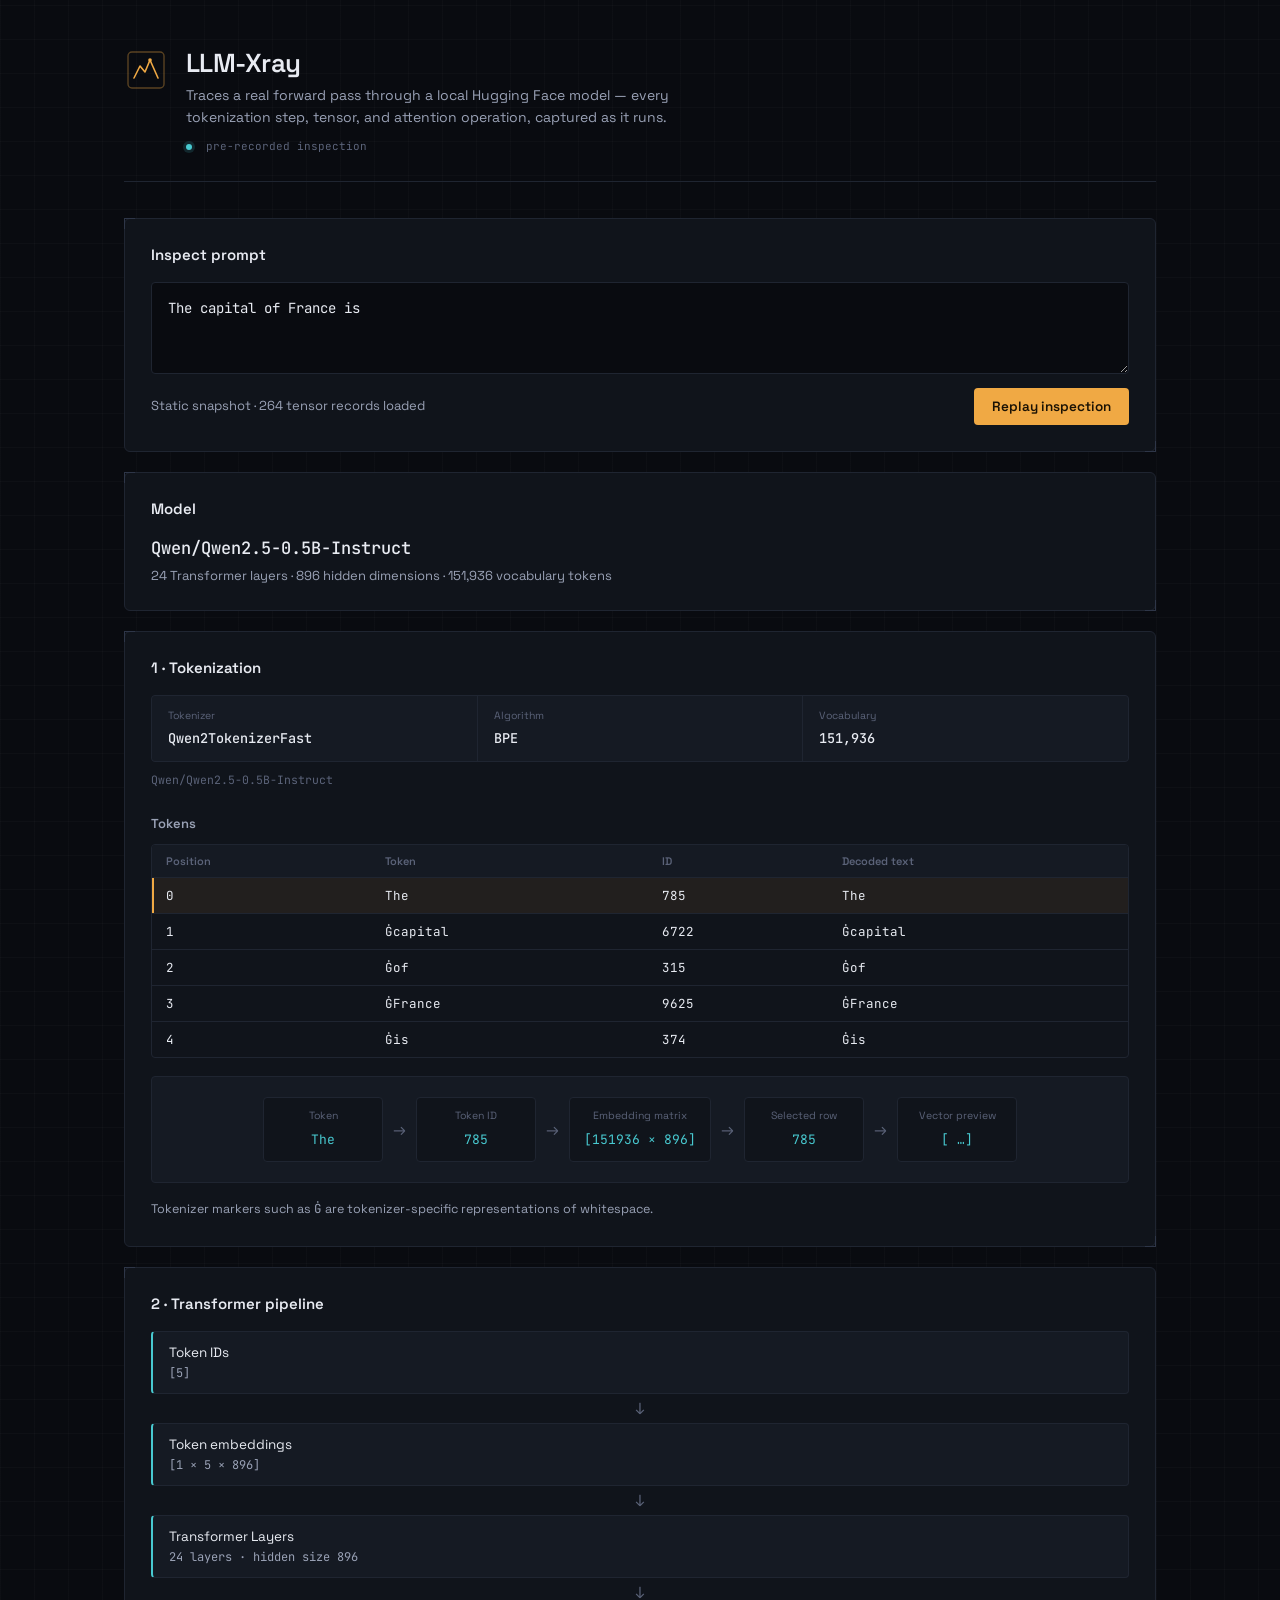
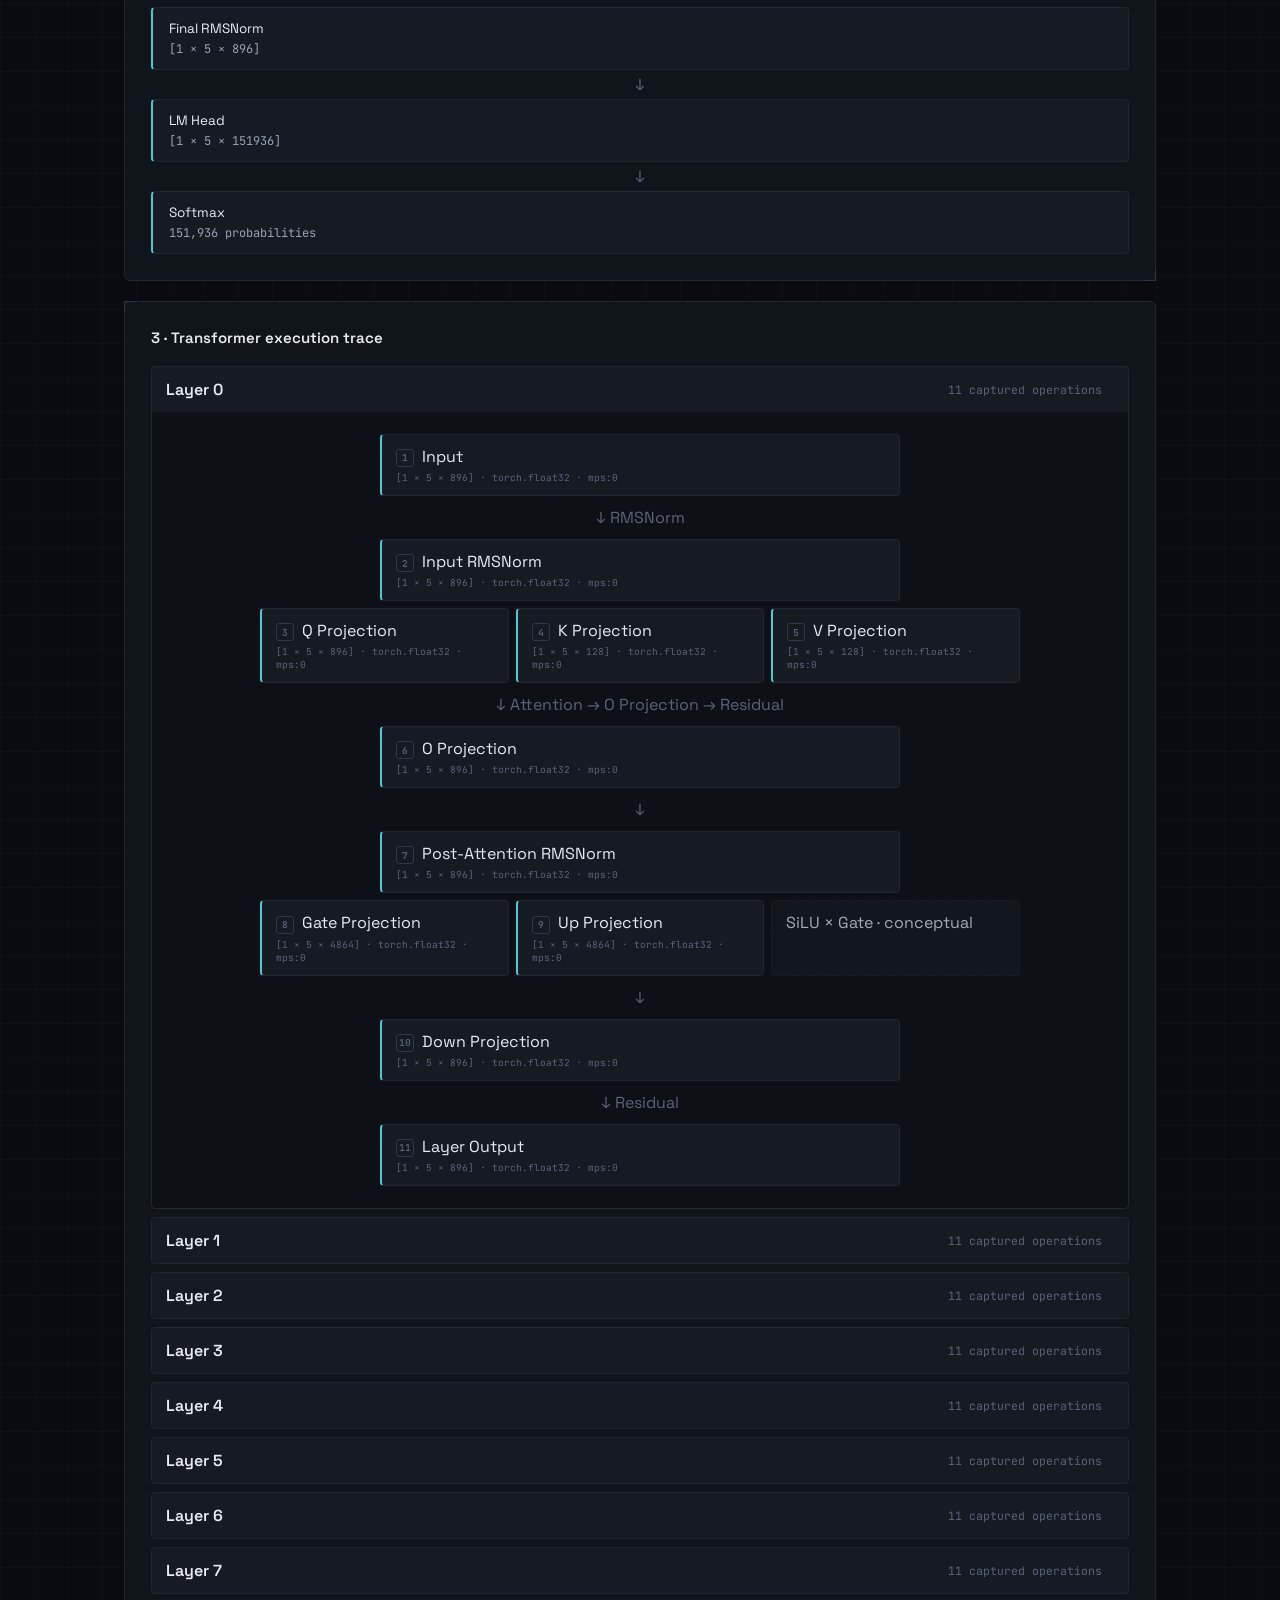
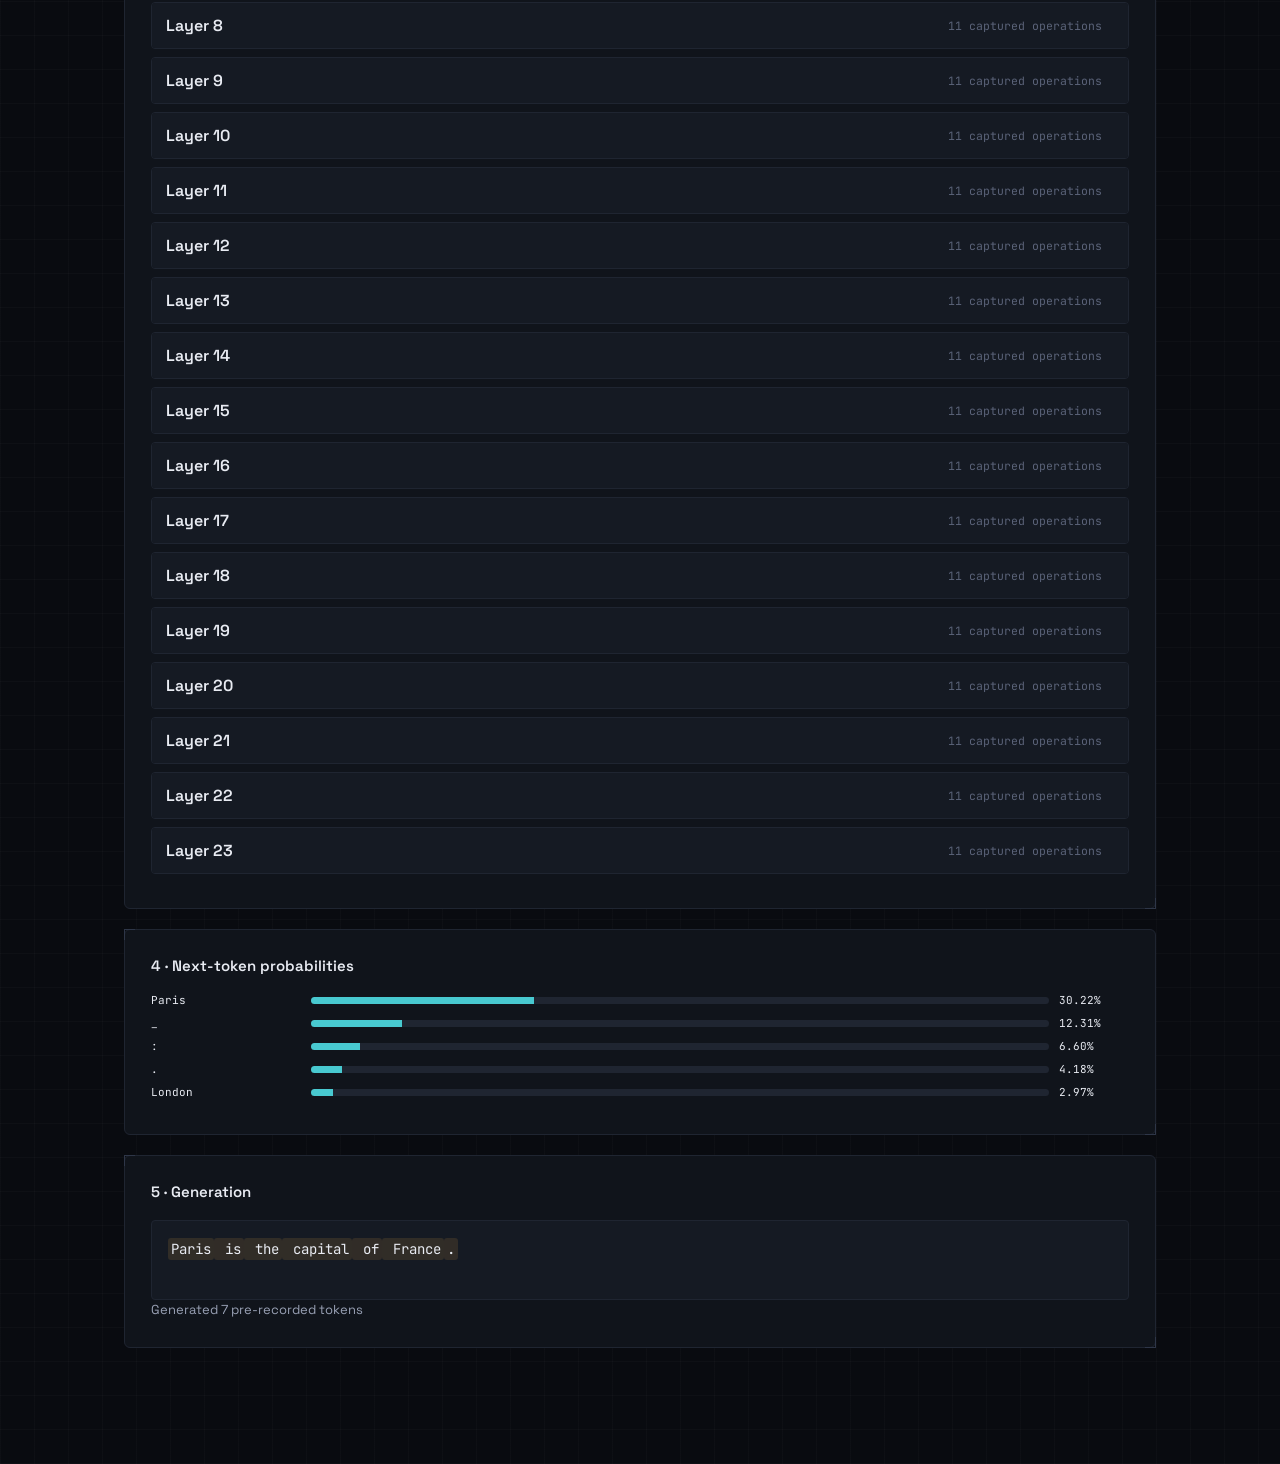
==== docs/index.html @ 00a23f7e "Added GH Page for documenation" ====
<!DOCTYPE html>
<html lang="en">
<head>
  <meta charset="UTF-8">
  <meta name="viewport" content="width=device-width, initial-scale=1.0">
  <title>LLM-Xray</title>
  <link rel="stylesheet" href="./style.css">
</head>
<body>
<div class="container">
  <header>
  <svg class="brand-mark" viewBox="0 0 44 44" fill="none" xmlns="http://www.w3.org/2000/svg">
    <rect x="4" y="4" width="36" height="36" rx="4"
          stroke="currentColor" stroke-width="1.4" opacity=".35"/>
    <path d="M10 30 L16 18 L21 24 L26 12 L34 30"
          stroke="currentColor" stroke-width="1.6"
          stroke-linejoin="round" stroke-linecap="round"/>
    <circle cx="26" cy="12" r="1.8" fill="currentColor"/>
  </svg>

  <div>
    <h1>LLM-Xray</h1>
    <div class="subtitle" id="subtitle"></div>
    <div class="status-pill"><span class="dot"></span> pre-recorded inspection</div>
  </div>
</header>

  <section class="card">
    <h2>Inspect prompt</h2>
    <textarea id="prompt" readonly></textarea>
    <div class="prompt-footer">
      <div id="status" class="status">Loading recorded inspection…</div>
      <button id="inspectButton">Replay inspection</button>
    </div>
  </section>

  <section id="modelCard" class="card hidden"></section>
  <section id="tokenCard" class="card hidden"></section>
  <section id="pipelineCard" class="card hidden"></section>
  <section id="executionCard" class="card hidden"></section>
  <section id="probabilityCard" class="card hidden"></section>
  <section id="generationCard" class="card hidden"></section>
</div>

<div id="traceModal" class="modal-backdrop" aria-hidden="true">
  <div class="modal" role="dialog" aria-modal="true">
    <div class="modal-head">
      <div><h2 id="modalTitle"></h2><div id="modalRaw" class="status"></div></div>
      <button class="close" id="modalClose">×</button>
    </div>
    <div id="modalBody"></div>
  </div>
</div>
<script src="./config.js"></script>
<script src="./app.js"></script>
</body>
</html>
---- docs/style.css ----
@import url('https://fonts.googleapis.com/css2?family=JetBrains+Mono:wght@400;500;600&family=Space+Grotesk:wght@400;500;600;700&display=swap');

/* =========================================================
   LLM-Xray — Global Styles
   ========================================================= */

:root {
  --ink: #090b10;
  --panel: #10141b;
  --panel-raised: #151a23;

  --line: #1f2531;
  --line-strong: #2e3648;

  --text: #e8ebf2;
  --text-dim: #99a1b5;
  --text-faint: #5b6379;

  --signal: #f0a944;
  --signal-dim: #7a5a2c;

  --trace: #48c9d0;
  --danger: #e0685f;

  --font-ui: 'Space Grotesk', sans-serif;
  --font-mono: 'JetBrains Mono', monospace;
}


/* =========================================================
   Reset
   ========================================================= */

* {
  box-sizing: border-box;
}

html {
  scroll-behavior: smooth;
}

body {
  margin: 0;
  min-height: 100vh;

  background:
    radial-gradient(
      ellipse 900px 500px at 50% -10%,
      rgba(72, 201, 208, 0.06),
      transparent 60%
    ),
    repeating-linear-gradient(
      0deg,
      rgba(255, 255, 255, 0.018) 0 1px,
      transparent 1px 34px
    ),
    repeating-linear-gradient(
      90deg,
      rgba(255, 255, 255, 0.018) 0 1px,
      transparent 1px 34px
    ),
    var(--ink);

  color: var(--text);
  font-family: var(--font-ui);

  -webkit-font-smoothing: antialiased;
  text-rendering: optimizeLegibility;
}

button,
textarea {
  font-family: inherit;
}

button {
  cursor: pointer;
}

code,
pre {
  font-family: var(--font-mono);
}


/* =========================================================
   Layout
   ========================================================= */

.container {
  width: 100%;
  max-width: 1080px;
  margin: 0 auto;
  padding: 48px 24px 96px;
}


/* =========================================================
   Header
   ========================================================= */

header {
  display: flex;
  align-items: flex-start;
  gap: 18px;

  margin-bottom: 36px;
  padding-bottom: 28px;

  border-bottom: 1px solid var(--line);
}


/* Exact SVG sizing.
   The SVG itself draws the square outline. */
.brand-mark {
  width: 44px;
  height: 44px;

  flex: 0 0 44px;

  color: var(--signal);
}

.brand-mark svg {
  display: block;
  width: 44px;
  height: 44px;
}


h1 {
  margin: 0 0 6px;

  font-size: 26px;
  font-weight: 600;
  line-height: 1.2;
  letter-spacing: -0.02em;
}

.subtitle {
  max-width: 56ch;

  color: var(--text-dim);

  font-size: 14px;
  line-height: 1.55;
}

.status-pill {
  margin-top: 10px;

  color: var(--text-faint);

  font: 11px var(--font-mono);
}

.dot {
  display: inline-block;

  width: 6px;
  height: 6px;

  margin-right: 7px;

  border-radius: 50%;

  background: var(--trace);

  box-shadow:
    0 0 0 3px rgba(72, 201, 208, 0.15);
}


/* =========================================================
   Cards
   ========================================================= */

.card {
  position: relative;

  margin-bottom: 20px;
  padding: 26px;

  background: var(--panel);

  border: 1px solid var(--line);
  border-radius: 6px;
}

.card h2 {
  margin: 0 0 18px;

  font-size: 15px;
  font-weight: 600;
  line-height: 1.3;
}


/* Small technical corner marks */

.card::before,
.card::after {
  content: '';

  position: absolute;

  width: 10px;
  height: 10px;

  border: 1px solid var(--line-strong);

  pointer-events: none;
}

.card::before {
  top: -1px;
  left: -1px;

  border-right: 0;
  border-bottom: 0;
}

.card::after {
  right: -1px;
  bottom: -1px;

  border-left: 0;
  border-top: 0;
}


/* =========================================================
   Prompt / Input
   ========================================================= */

textarea {
  display: block;

  width: 100%;
  min-height: 92px;

  resize: vertical;

  padding: 14px 16px;

  background: var(--ink);
  color: var(--text);

  border: 1px solid var(--line);
  border-radius: 4px;

  outline: none;

  font: 14px/1.6 var(--font-mono);

  transition:
    border-color 0.15s ease,
    box-shadow 0.15s ease;
}

textarea::placeholder {
  color: var(--text-faint);
}

textarea:focus {
  border-color: var(--line-strong);

  box-shadow:
    0 0 0 2px rgba(72, 201, 208, 0.06);
}


.prompt-footer {
  display: flex;
  align-items: center;
  justify-content: space-between;

  gap: 16px;

  margin-top: 14px;

  flex-wrap: wrap;
}

.status {
  color: var(--text-dim);

  font-size: 13px;
  line-height: 1.6;
}


/* =========================================================
   Buttons
   ========================================================= */

button {
  border: 0;
  border-radius: 4px;

  background: var(--signal);
  color: #1a1204;

  padding: 10px 18px;

  font: 600 13.5px var(--font-ui);

  transition:
    filter 0.15s ease,
    transform 0.1s ease;
}

button:hover {
  filter: brightness(1.08);
}

button:active {
  transform: translateY(1px);
}

button:disabled {
  opacity: 0.5;
  cursor: not-allowed;
}


/* =========================================================
   Utility
   ========================================================= */

.hidden {
  display: none !important;
}


/* =========================================================
   Model Information
   ========================================================= */

.model-name {
  font: 500 17px var(--font-mono);
}

.model-stats {
  margin-top: 8px;

  color: var(--text-dim);

  font-size: 13px;
}


/* =========================================================
   Stats / Tokenizer Information
   ========================================================= */

.tokenizer-info,
.stats-grid {
  display: grid;

  grid-template-columns: repeat(3, minmax(0, 1fr));

  gap: 1px;

  overflow: hidden;

  background: var(--line);

  border: 1px solid var(--line);
  border-radius: 4px;
}

.tokenizer-stat,
.stat {
  min-width: 0;

  padding: 14px 16px;

  background: var(--panel-raised);
}

.label {
  margin-bottom: 6px;

  color: var(--text-faint);

  font-size: 10.5px;
  line-height: 1.2;
}

.value {
  color: var(--text);

  font: 500 13.5px var(--font-mono);

  overflow-wrap: anywhere;
}

.tokenizer-name {
  margin-top: 10px;

  color: var(--text-faint);

  font: 11.5px var(--font-mono);

  overflow-wrap: anywhere;
}


/* =========================================================
   Token Section
   ========================================================= */

.token-section-title {
  margin: 28px 0 12px;

  color: var(--text-dim);

  font-size: 13px;
  font-weight: 600;
}

.token-table-wrapper {
  overflow-x: auto;

  border: 1px solid var(--line);
  border-radius: 4px;
}

.token-table {
  width: 100%;

  border-collapse: collapse;

  font: 12.5px var(--font-mono);
}

.token-table th,
.token-table td {
  padding: 9px 14px;

  text-align: left;

  border-bottom: 1px solid var(--line);
}

.token-table th {
  background: var(--panel-raised);

  color: var(--text-faint);

  font: 600 11px var(--font-ui);
}

.token-table tr:last-child td {
  border-bottom: 0;
}

.token-row {
  cursor: pointer;
}

.token-row:hover {
  background: rgba(255, 255, 255, 0.03);
}

.token-row.selected {
  background: rgba(240, 169, 68, 0.08);

  box-shadow:
    inset 2px 0 var(--signal);
}


/* =========================================================
   Embedding Explanation
   ========================================================= */

.embedding-explanation {
  margin-top: 18px;
  padding: 20px;

  background: var(--panel-raised);

  border: 1px solid var(--line);
  border-radius: 4px;
}

.embedding-flow {
  display: flex;

  align-items: center;
  justify-content: center;

  gap: 10px;

  flex-wrap: wrap;
}

.embedding-step,
.embedding-vector {
  min-width: 120px;

  padding: 12px 14px;

  text-align: center;

  background: var(--panel);

  border: 1px solid var(--line);
  border-radius: 4px;
}

.embedding-step code,
.embedding-vector code {
  color: var(--trace);

  font: 13px var(--font-mono);
}

.embedding-arrow {
  color: var(--text-faint);
}

.tokenizer-note {
  margin-top: 16px;

  color: var(--text-dim);

  font-size: 12.5px;
  line-height: 1.65;
}


/* =========================================================
   Pipeline
   ========================================================= */

.pipeline {
  display: flex;
  flex-direction: column;
}

.pipeline-box {
  width: 100%;

  padding: 12px 16px;

  background: var(--panel-raised);

  border: 1px solid var(--line);
  border-left: 2px solid var(--trace);
  border-radius: 4px;
}

.pipeline-name {
  font-size: 13.5px;
}

.pipeline-shape {
  margin-top: 4px;

  color: var(--text-dim);

  font: 12px var(--font-mono);
}

.arrow {
  padding: 4px;

  color: var(--text-faint);

  text-align: center;
}


/* =========================================================
   Transformer Layers
   ========================================================= */

.layer {
  overflow: hidden;

  margin-bottom: 8px;

  background: #0d1017;

  border: 1px solid var(--line);
  border-radius: 4px;
}

.layer-header {
  display: flex;

  width: 100%;

  align-items: center;
  justify-content: space-between;

  padding: 12px 14px;

  background: var(--panel-raised);
  color: var(--text);

  border: 0;
  border-radius: 0;

  text-align: left;
}

.layer-header:hover {
  filter: none;
  background: #191e27;
}

.layer-title {
  font-weight: 600;
}

.layer-count {
  margin-left: auto;
  margin-right: 12px;

  color: var(--text-faint);

  font: 11.5px var(--font-mono);
}

.layer-body {
  padding: 22px 12px;
}


/* =========================================================
   Transformer Graph
   ========================================================= */

.transformer-graph {
  display: flex;

  flex-direction: column;
  align-items: center;

  gap: 7px;
}

.graph-node {
  width: min(520px, 100%);

  padding: 11px 14px;

  background: var(--panel-raised);

  border: 1px solid var(--line);
  border-radius: 4px;

  cursor: pointer;

  transition:
    background 0.15s ease,
    border-color 0.15s ease;
}

.graph-node.captured {
  border-left: 2px solid var(--trace);
}

.graph-node:hover {
  background: #1a2029;

  border-color: var(--line-strong);
}

.graph-node.conceptual {
  opacity: 0.7;

  border-style: dashed;

  cursor: default;
}

.trace-order {
  display: inline-flex;

  width: 18px;
  height: 18px;

  align-items: center;
  justify-content: center;

  margin-right: 8px;

  color: var(--text-faint);

  border: 1px solid var(--line-strong);
  border-radius: 3px;

  font: 600 9.5px var(--font-mono);

  vertical-align: middle;
}

.node-shape {
  display: block;

  margin-top: 4px;

  color: var(--text-faint);

  font: 9.5px var(--font-mono);
}

.graph-branch {
  display: grid;

  width: min(760px, 100%);

  grid-template-columns: repeat(3, minmax(0, 1fr));

  gap: 7px;
}


/* =========================================================
   Probability Bars
   ========================================================= */

.probability-row {
  display: grid;

  grid-template-columns: 150px minmax(0, 1fr) 70px;

  align-items: center;

  gap: 10px;

  margin: 9px 0;

  font: 11px var(--font-mono);
}

.prob-bar {
  height: 7px;

  overflow: hidden;

  background: var(--line);

  border-radius: 99px;
}

.prob-bar span {
  display: block;

  height: 100%;

  background: var(--trace);
}


/* =========================================================
   Generation Output
   ========================================================= */

.generation {
  min-height: 80px;

  padding: 16px;

  background: var(--panel-raised);

  border: 1px solid var(--line);
  border-radius: 4px;

  font: 14px/1.8 var(--font-mono);
}

.gen-token {
  padding: 2px 3px;

  background: rgba(240, 169, 68, 0.13);

  border-radius: 3px;
}

.cursor {
  display: inline-block;

  width: 7px;
  height: 15px;

  background: var(--signal);

  vertical-align: -2px;

  animation: blink 1s step-end infinite;
}

@keyframes blink {
  50% {
    opacity: 0;
  }
}


/* =========================================================
   Modal
   ========================================================= */

.modal-backdrop {
  position: fixed;
  inset: 0;

  z-index: 100;

  display: none;

  align-items: center;
  justify-content: center;

  padding: 18px;

  background: rgba(0, 0, 0, 0.72);
}

.modal-backdrop.open {
  display: flex;
}

.modal {
  width: min(760px, 100%);
  max-height: 90vh;

  overflow: auto;

  padding: 20px;

  background: var(--panel);

  border: 1px solid var(--line-strong);
  border-radius: 6px;

  box-shadow:
    0 20px 60px rgba(0, 0, 0, 0.45);
}

.modal-head {
  display: flex;

  align-items: flex-start;
  justify-content: space-between;

  gap: 16px;
}

.modal-head > div:first-child {
  min-width: 0;
}


/* =========================================================
   Modal Close Button
   ========================================================= */

.close {
  display: flex;

  width: 32px;
  height: 32px;

  flex: 0 0 32px;

  align-items: center;
  justify-content: center;

  padding: 0;

  background: transparent;
  color: var(--text-dim);

  border: 1px solid var(--line-strong);
  border-radius: 4px;

  font-family: Arial, sans-serif;
  font-size: 20px;
  font-weight: 400;
  line-height: 1;

  cursor: pointer;

  transition:
    color 0.15s ease,
    border-color 0.15s ease,
    background 0.15s ease;
}

.close:hover {
  color: var(--text);

  border-color: var(--text-dim);

  background: rgba(255, 255, 255, 0.03);

  filter: none;
}

.close:active {
  transform: none;
}


/* =========================================================
   Chips
   ========================================================= */

.chips {
  display: flex;

  flex-wrap: wrap;

  gap: 7px;

  margin: 12px 0;
}

.chip {
  padding: 6px 8px;

  color: var(--text-dim);

  border: 1px solid var(--line-strong);
  border-radius: 4px;

  font: 10px var(--font-mono);
}


/* =========================================================
   Tensor Visualization
   ========================================================= */

.bars {
  display: grid;

  gap: 5px;
}

.tensor-bar {
  display: flex;

  align-items: center;

  gap: 7px;

  font: 9px var(--font-mono);
}

.tensor-bar .v {
  width: 75px;

  flex: 0 0 75px;

  color: var(--text-dim);

  text-align: right;
}

.tensor-track {
  flex: 1;

  height: 6px;

  overflow: hidden;

  background: var(--line);
}

.tensor-track i {
  display: block;

  height: 100%;

  background: var(--trace);
}


/* =========================================================
   Scrollbars
   ========================================================= */

* {
  scrollbar-width: thin;
  scrollbar-color: var(--line-strong) transparent;
}

*::-webkit-scrollbar {
  width: 8px;
  height: 8px;
}

*::-webkit-scrollbar-track {
  background: transparent;
}

*::-webkit-scrollbar-thumb {
  background: var(--line-strong);
  border-radius: 99px;
}

*::-webkit-scrollbar-thumb:hover {
  background: var(--text-faint);
}


/* =========================================================
   Responsive
   ========================================================= */

@media (max-width: 700px) {
  .container {
    padding: 28px 14px 70px;
  }

  header {
    gap: 14px;

    margin-bottom: 28px;
    padding-bottom: 22px;
  }

  .brand-mark,
  .brand-mark svg {
    width: 40px;
    height: 40px;
  }

  .brand-mark {
    flex-basis: 40px;
  }

  h1 {
    font-size: 22px;
  }

  .subtitle {
    font-size: 13px;
  }

  .card {
    padding: 18px;
  }

  .tokenizer-info,
  .stats-grid,
  .graph-branch {
    grid-template-columns: 1fr;
  }

  .probability-row {
    grid-template-columns: 90px minmax(0, 1fr) 55px;
  }

  .modal-backdrop {
    padding: 10px;
  }

  .modal {
    max-height: 94vh;

    padding: 16px;
  }
}


@media (max-width: 480px) {
  .prompt-footer {
    align-items: stretch;
    flex-direction: column;
  }

  .prompt-footer button {
    width: 100%;
  }

  .embedding-flow {
    flex-direction: column;
  }

  .embedding-arrow {
    transform: rotate(90deg);
  }

  .probability-row {
    grid-template-columns: 75px minmax(0, 1fr) 48px;

    gap: 7px;

    font-size: 10px;
  }
}
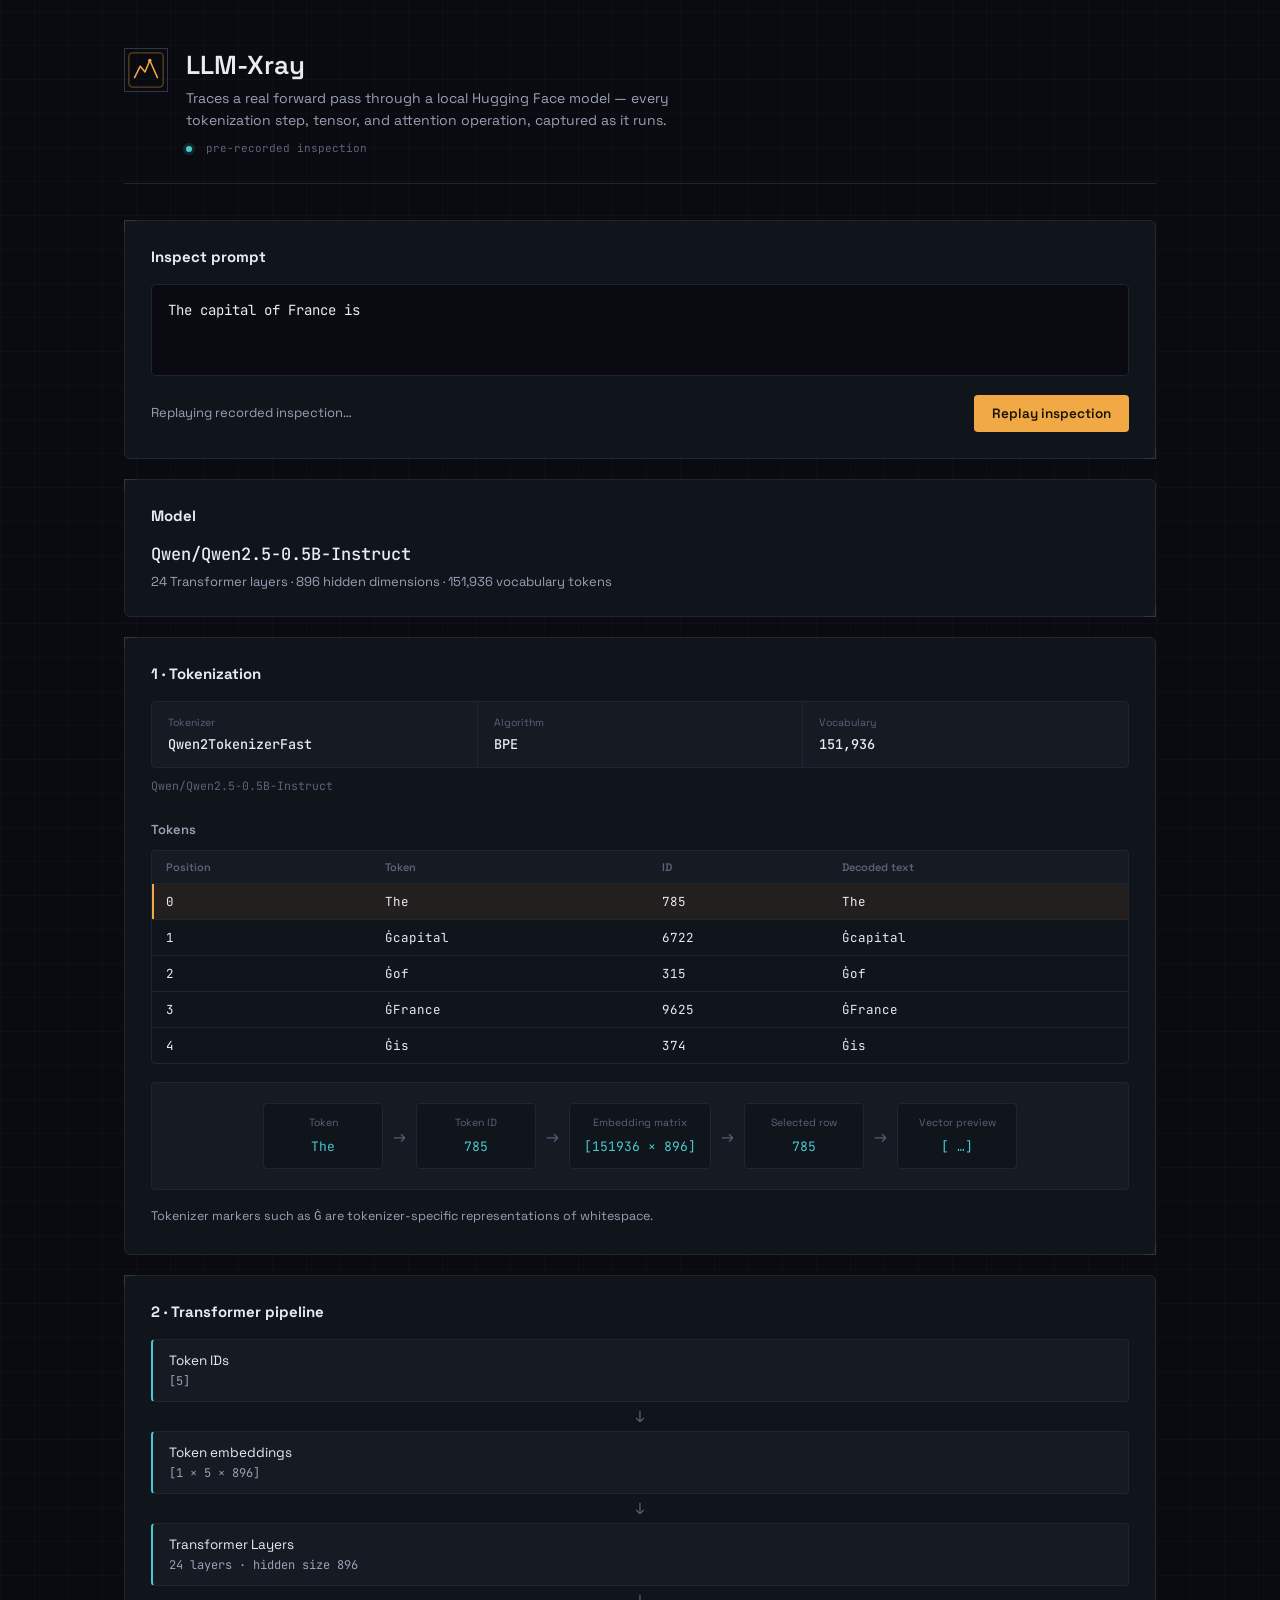
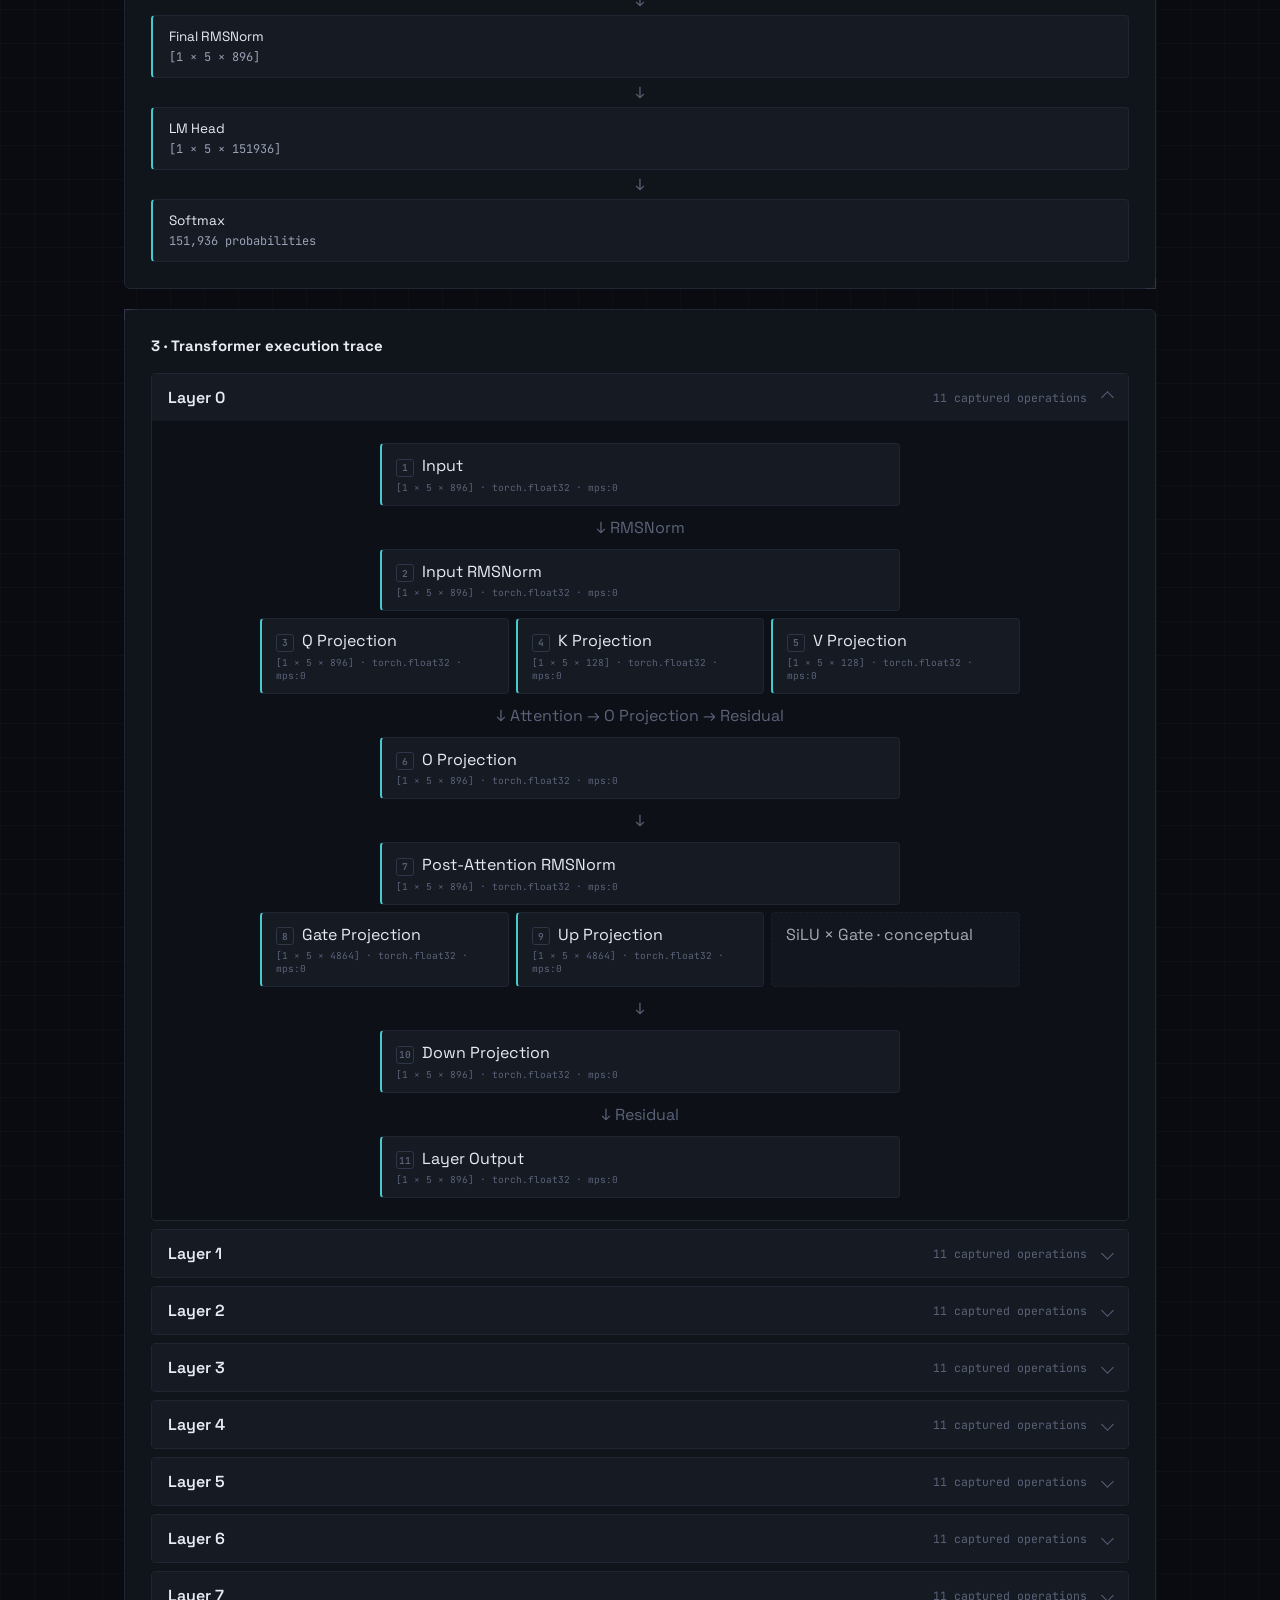
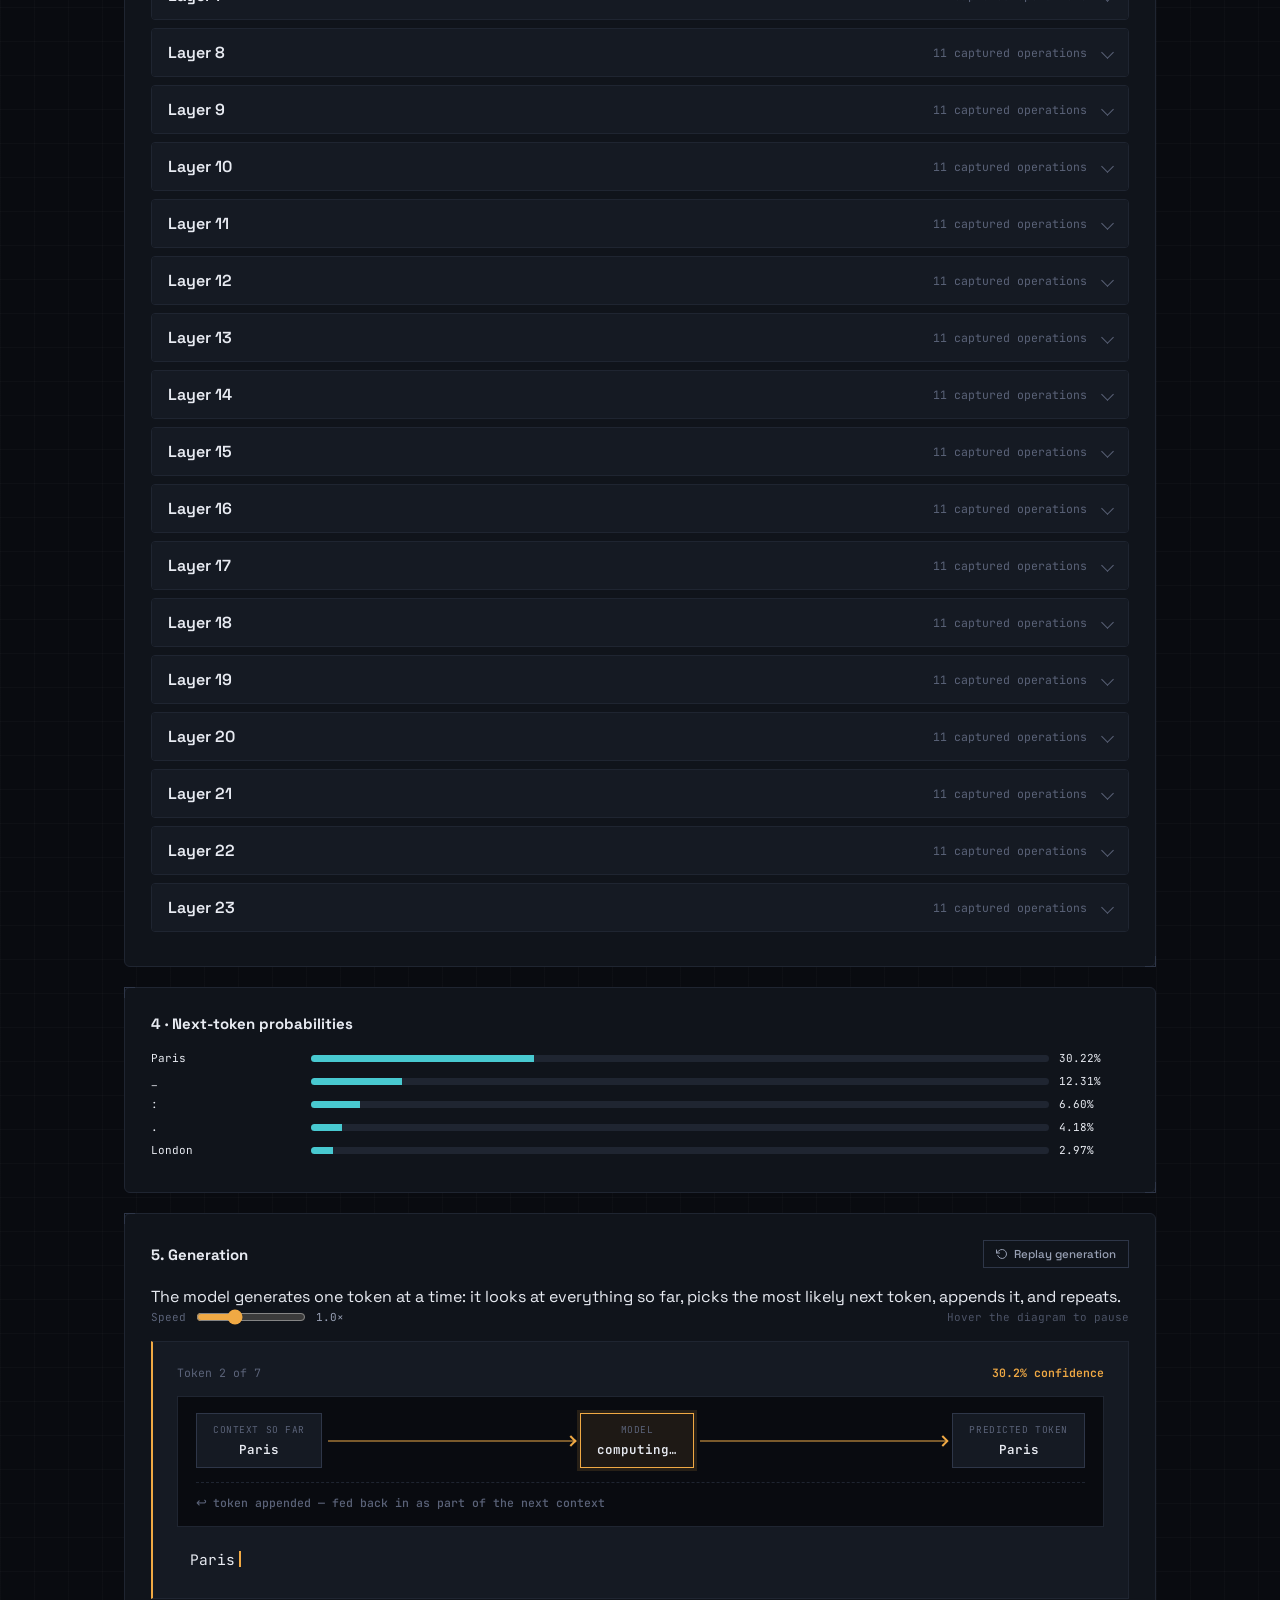
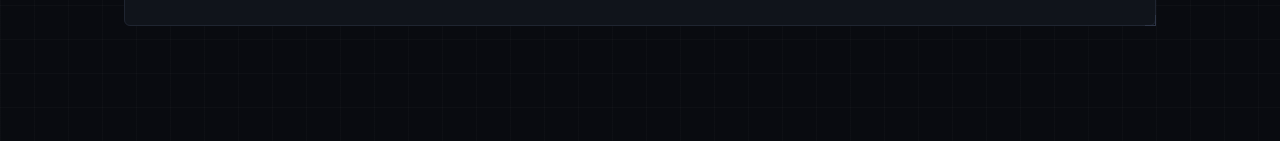
==== commit 1fd94bd8: "added animation to gh page static html" ====
--- a/docs/index.html
+++ b/docs/index.html
@@ -4,26 +4,25 @@
   <meta charset="UTF-8">
   <meta name="viewport" content="width=device-width, initial-scale=1.0">
   <title>LLM-Xray</title>
+  <link rel="preconnect" href="https://fonts.googleapis.com">
+  <link rel="preconnect" href="https://fonts.gstatic.com" crossorigin>
+  <link href="https://fonts.googleapis.com/css2?family=Space+Grotesk:wght@400;500;600;700&family=JetBrains+Mono:wght@400;500;600&display=swap" rel="stylesheet">
   <link rel="stylesheet" href="./style.css">
 </head>
 <body>
 <div class="container">
   <header>
-  <svg class="brand-mark" viewBox="0 0 44 44" fill="none" xmlns="http://www.w3.org/2000/svg">
-    <rect x="4" y="4" width="36" height="36" rx="4"
-          stroke="currentColor" stroke-width="1.4" opacity=".35"/>
-    <path d="M10 30 L16 18 L21 24 L26 12 L34 30"
-          stroke="currentColor" stroke-width="1.6"
-          stroke-linejoin="round" stroke-linecap="round"/>
-    <circle cx="26" cy="12" r="1.8" fill="currentColor"/>
-  </svg>
-
-  <div>
-    <h1>LLM-Xray</h1>
-    <div class="subtitle" id="subtitle"></div>
-    <div class="status-pill"><span class="dot"></span> pre-recorded inspection</div>
-  </div>
-</header>
+    <svg class="brand-mark" viewBox="0 0 44 44" fill="none" xmlns="http://www.w3.org/2000/svg">
+            <rect x="4" y="4" width="36" height="36" rx="4" stroke="currentColor" stroke-width="1.4" opacity=".35"/>
+            <path d="M10 30 L16 18 L21 24 L26 12 L34 30" stroke="currentColor" stroke-width="1.6" stroke-linejoin="round" stroke-linecap="round"/>
+            <circle cx="26" cy="12" r="1.8" fill="currentColor"/>
+    </svg>
+    <div>
+      <h1>LLM-Xray</h1>
+      <div class="subtitle" id="subtitle"></div>
+      <div class="status-pill"><span class="dot"></span> pre-recorded inspection</div>
+    </div>
+  </header>
 
   <section class="card">
     <h2>Inspect prompt</h2>
@@ -39,7 +38,60 @@
   <section id="pipelineCard" class="card hidden"></section>
   <section id="executionCard" class="card hidden"></section>
   <section id="probabilityCard" class="card hidden"></section>
-  <section id="generationCard" class="card hidden"></section>
+  <section id="generationCard" class="card hidden">
+    <h2>
+      5. Generation
+      <button id="replayGenerationButton" class="replay-button" type="button">
+        <svg viewBox="0 0 24 24" fill="none" stroke="currentColor" stroke-width="2" stroke-linecap="round" stroke-linejoin="round">
+          <polyline points="1 4 1 10 7 10"></polyline>
+          <path d="M3.51 15a9 9 0 1 0 2.13-9.36L1 10"></path>
+        </svg>
+        Replay generation
+      </button>
+    </h2>
+    <div class="generation-intro">
+      The model generates one token at a time: it looks at everything so far,
+      picks the most likely next token, appends it, and repeats.
+    </div>
+    <div class="gen-controls">
+      <label class="gen-speed-label" for="genSpeedSlider">
+        Speed
+        <input type="range" id="genSpeedSlider" min="0.5" max="2" step="0.1" value="1">
+        <span id="genSpeedValue">1.0×</span>
+      </label>
+      <span class="gen-pause-hint">Hover the diagram to pause</span>
+    </div>
+    <div class="generation-stage">
+      <div class="generation-stage-meta">
+        <span id="generationStepCount"></span>
+        <span id="generationStepProb" class="generation-step-prob"></span>
+      </div>
+      <div class="gen-loop" id="genLoopDiagram">
+        <span class="gen-paused-badge">⏸ paused</span>
+        <div class="gen-node" id="genNodeContext">
+          <span class="gen-node-label">Context so far</span>
+          <span class="gen-node-value" id="genNodeContextValue">—</span>
+        </div>
+        <div class="gen-arrow" id="genArrowIn"></div>
+        <div class="gen-node" id="genNodeModel">
+          <span class="gen-node-label">Model</span>
+          <span class="gen-node-value" id="genNodeModelValue">idle</span>
+        </div>
+        <div class="gen-arrow" id="genArrowOut"></div>
+        <div class="gen-node" id="genNodeToken">
+          <span class="gen-node-label">Predicted token</span>
+          <span class="gen-node-value" id="genNodeTokenValue">—</span>
+        </div>
+        <div class="gen-loopback" id="genLoopback">
+          <span class="gen-loopback-icon">↩</span>
+          <span>token appended — fed back in as part of the next context</span>
+        </div>
+      </div>
+      <div class="gen-context-box" id="genContextBox">
+        <div id="generatedText" class="generated-text"></div>
+      </div>
+    </div>
+  </section>
 </div>
 
 <div id="traceModal" class="modal-backdrop" aria-hidden="true">
--- a/docs/style.css
+++ b/docs/style.css
@@ -1,1101 +1,136 @@
 @import url('https://fonts.googleapis.com/css2?family=JetBrains+Mono:wght@400;500;600&family=Space+Grotesk:wght@400;500;600;700&display=swap');
+:root{--ink:#090b10;--panel:#10141b;--panel-raised:#151a23;--line:#1f2531;--line-strong:#2e3648;--text:#e8ebf2;--text-dim:#99a1b5;--text-faint:#5b6379;--signal:#f0a944;--signal-dim:#7a5a2c;--trace:#48c9d0;--danger:#e0685f;--font-ui:'Space Grotesk',sans-serif;--font-mono:'JetBrains Mono',monospace}
+*{box-sizing:border-box}html{scroll-behavior:smooth}body{margin:0;background:radial-gradient(ellipse 900px 500px at 50% -10%,rgba(72,201,208,.06),transparent 60%),repeating-linear-gradient(0deg,rgba(255,255,255,.018) 0 1px,transparent 1px 34px),repeating-linear-gradient(90deg,rgba(255,255,255,.018) 0 1px,transparent 1px 34px),var(--ink);color:var(--text);font-family:var(--font-ui);-webkit-font-smoothing:antialiased}.container{max-width:1080px;margin:auto;padding:48px 24px 96px}header{display:flex;align-items:flex-start;gap:18px;margin-bottom:36px;padding-bottom:28px;border-bottom:1px solid var(--line)}.brand-mark{width:44px;height:44px;border:1px solid var(--line-strong);display:grid;place-items:center;color:var(--signal);font-size:28px}.subtitle{color:var(--text-dim);font-size:14px;max-width:56ch;line-height:1.55}.status-pill{margin-top:10px;color:var(--text-faint);font:11px var(--font-mono)}.dot{display:inline-block;width:6px;height:6px;border-radius:50%;background:var(--trace);margin-right:7px;box-shadow:0 0 0 3px rgba(72,201,208,.15)}h1{margin:0 0 6px;font-size:26px;font-weight:600}.card{position:relative;background:var(--panel);border:1px solid var(--line);border-radius:6px;padding:26px;margin-bottom:20px}.card h2{margin:0 0 18px;font-size:15px}.card:before,.card:after{content:'';position:absolute;width:10px;height:10px;border:1px solid var(--line-strong);pointer-events:none}.card:before{top:-1px;left:-1px;border-right:0;border-bottom:0}.card:after{bottom:-1px;right:-1px;border-left:0;border-top:0}textarea{width:100%;min-height:92px;resize:none;background:var(--ink);color:var(--text);border:1px solid var(--line);border-radius:4px;padding:14px 16px;font:14px/1.6 var(--font-mono)}.prompt-footer{display:flex;align-items:center;justify-content:space-between;gap:16px;margin-top:14px;flex-wrap:wrap}.status{color:var(--text-dim);font-size:13px;line-height:1.6}button{background:var(--signal);color:#1a1204;border:0;border-radius:4px;padding:10px 18px;font:600 13.5px var(--font-ui);cursor:pointer}button:hover{filter:brightness(1.08)}.hidden{display:none}.model-name{font:500 17px var(--font-mono)}.model-stats{margin-top:8px;color:var(--text-dim);font-size:13px}.tokenizer-info,.stats-grid{display:grid;grid-template-columns:repeat(3,1fr);gap:1px;background:var(--line);border:1px solid var(--line);border-radius:4px;overflow:hidden}.tokenizer-stat,.stat{background:var(--panel-raised);padding:14px 16px}.label{color:var(--text-faint);font-size:10.5px;margin-bottom:6px}.value{font:500 13.5px var(--font-mono);overflow-wrap:anywhere}.tokenizer-name{color:var(--text-faint);font:11.5px var(--font-mono);margin-top:10px}.token-section-title{font-size:13px;font-weight:600;color:var(--text-dim);margin:28px 0 12px}.token-table-wrapper{overflow:auto;border:1px solid var(--line);border-radius:4px}.token-table{width:100%;border-collapse:collapse;font:12.5px var(--font-mono)}th,td{padding:9px 14px;text-align:left;border-bottom:1px solid var(--line)}th{color:var(--text-faint);font:600 11px var(--font-ui);background:var(--panel-raised)}tr:last-child td{border-bottom:0}.token-row{cursor:pointer}.token-row:hover{background:rgba(255,255,255,.03)}.token-row.selected{background:rgba(240,169,68,.08);box-shadow:inset 2px 0 var(--signal)}.embedding-explanation{background:var(--panel-raised);border:1px solid var(--line);border-radius:4px;padding:20px;margin-top:18px}.embedding-flow{display:flex;align-items:center;justify-content:center;gap:10px;flex-wrap:wrap}.embedding-step,.embedding-vector{background:var(--panel);border:1px solid var(--line);border-radius:4px;padding:12px 14px;min-width:120px;text-align:center}.embedding-step code,.embedding-vector code{font:13px var(--font-mono);color:var(--trace)}.embedding-arrow{color:var(--text-faint)}.tokenizer-note{color:var(--text-dim);line-height:1.65;margin-top:16px;font-size:12.5px}.pipeline{display:flex;flex-direction:column}.pipeline-box{width:100%;background:var(--panel-raised);border:1px solid var(--line);border-left:2px solid var(--trace);border-radius:4px;padding:12px 16px}.pipeline-name{font-size:13.5px}.pipeline-shape{color:var(--text-dim);font:12px var(--font-mono);margin-top:4px}.arrow{text-align:center;color:var(--text-faint);padding:4px}.layer{border:1px solid var(--line);border-radius:4px;margin-bottom:8px;overflow:hidden;background:#0d1017}.layer-header{width:100%;background:var(--panel-raised);color:var(--text);border:0;border-radius:0;display:flex;justify-content:space-between;align-items:center;text-align:left}.layer-title{font-weight:600}.layer-count{color:var(--text-faint);font:11.5px var(--font-mono);margin-left:auto;margin-right:12px}.layer-body{padding:22px 12px}.transformer-graph{display:flex;flex-direction:column;align-items:center;gap:7px}.graph-node{width:min(520px,100%);background:var(--panel-raised);border:1px solid var(--line);border-radius:4px;padding:11px 14px;cursor:pointer}.graph-node.captured{border-left:2px solid var(--trace)}.graph-node:hover{background:#1a2029;border-color:var(--line-strong)}.graph-node.conceptual{border-style:dashed;cursor:default;opacity:.7}.trace-order{display:inline-flex;width:18px;height:18px;align-items:center;justify-content:center;margin-right:8px;border:1px solid var(--line-strong);border-radius:3px;color:var(--text-faint);font:600 9.5px var(--font-mono)}.node-shape{display:block;color:var(--text-faint);font:9.5px var(--font-mono);margin-top:4px}.graph-branch{display:grid;grid-template-columns:repeat(3,1fr);gap:7px;width:min(760px,100%)}.probability-row{display:grid;grid-template-columns:150px 1fr 70px;gap:10px;align-items:center;margin:9px 0;font:11px var(--font-mono)}.prob-bar{height:7px;background:var(--line);border-radius:99px;overflow:hidden}.prob-bar span{display:block;height:100%;background:var(--trace)}.generation{font:14px/1.8 var(--font-mono);background:var(--panel-raised);border:1px solid var(--line);border-radius:4px;padding:16px;min-height:80px}.gen-token{background:rgba(240,169,68,.13);padding:2px 3px;border-radius:3px}.cursor{display:inline-block;width:7px;height:15px;background:var(--signal);animation:blink 1s step-end infinite;vertical-align:-2px}@keyframes blink{50%{opacity:0}}.modal-backdrop{position:fixed;inset:0;background:rgba(0,0,0,.72);display:none;align-items:center;justify-content:center;padding:18px;z-index:10}.modal-backdrop.open{display:flex}.modal{width:min(760px,100%);max-height:90vh;overflow:auto;background:var(--panel);border:1px solid var(--line-strong);border-radius:6px;padding:20px}.modal-head{display:flex;justify-content:space-between;gap:15px}.close{background:transparent;color:var(--text);border:1px solid var(--line-strong);padding:4px 9px}.chips{display:flex;flex-wrap:wrap;gap:7px;margin:12px 0}.chip{border:1px solid var(--line-strong);border-radius:4px;padding:6px 8px;font:10px var(--font-mono);color:var(--text-dim)}.bars{display:grid;gap:5px}.tensor-bar{display:flex;align-items:center;gap:7px;font:9px var(--font-mono)}.tensor-bar .v{width:75px;text-align:right;color:var(--text-dim)}.tensor-track{flex:1;height:6px;background:var(--line);overflow:hidden}.tensor-track i{display:block;height:100%;background:var(--trace)}@media(max-width:700px){.tokenizer-info,.stats-grid,.graph-branch{grid-template-columns:1fr}.container{padding:28px 14px 70px}.probability-row{grid-template-columns:90px 1fr 55px}}
 
 /* =========================================================
-   LLM-Xray — Global Styles
+   Production generation replay
    ========================================================= */
+.generation-stage{background:var(--panel-raised);border:1px solid var(--line);border-left:2px solid var(--signal);border-radius:var(--radius-sm);padding:22px 24px}
+.generation-stage-meta{display:flex;align-items:center;justify-content:space-between;gap:14px;margin-bottom:16px;font-family:var(--font-mono);font-size:11.5px;color:var(--text-faint);min-height:16px}
+.generation-step-prob{color:var(--signal);font-weight:600;opacity:0;transition:opacity .3s ease}.generation-step-prob.show{opacity:1}
+.generated-text{color:var(--text);font-family:var(--font-mono);font-size:14.5px;line-height:1.7;white-space:pre-wrap;overflow-wrap:anywhere;min-height:1.7em}
+.gen-token{display:inline-block;border-radius:3px;animation:tokenAccept 900ms ease forwards}
+@keyframes tokenAccept{0%{background:rgba(240,169,68,.55);transform:scale(1.18)}35%{background:rgba(240,169,68,.45);transform:scale(1)}100%{background:rgba(240,169,68,0);transform:scale(1)}}
+.gen-cursor{display:inline-block;width:2px;height:1.1em;background:var(--signal);margin-left:1px;vertical-align:-.15em;animation:gen-blink 1s step-end infinite}
+@keyframes gen-blink{50%{opacity:0}}
+.replay-button{margin-left:auto;display:inline-flex;align-items:center;gap:6px;background:transparent;border:1px solid var(--line-strong);color:var(--text-dim);border-radius:var(--radius-sm);padding:6px 12px;font-family:var(--font-ui);font-size:11.5px;font-weight:500;letter-spacing:0;cursor:pointer;transition:border-color .15s ease,color .15s ease,background .15s ease}
+.replay-button svg{width:12px;height:12px}.replay-button:hover:not(:disabled){border-color:var(--signal-dim);color:var(--signal);background:rgba(240,169,68,.06)}.replay-button:disabled{opacity:.45;cursor:progress}.replay-button:disabled svg{animation:spin .9s linear infinite}
+.gen-controls{display:flex;align-items:center;justify-content:space-between;flex-wrap:wrap;gap:10px;margin-bottom:14px;font-family:var(--font-mono);font-size:11px;color:var(--text-faint)}
+.gen-speed-label{display:inline-flex;align-items:center;gap:8px}.gen-speed-label input[type=range]{width:110px;accent-color:var(--signal)}#genSpeedValue{color:var(--text-dim);min-width:34px}.gen-pause-hint{color:var(--text-faint);opacity:.8}
+.gen-loop{position:relative;display:flex;align-items:center;flex-wrap:wrap;gap:0;margin-bottom:18px;padding:16px 18px;background:var(--ink);border:1px solid var(--line);border-radius:var(--radius-sm)}
+.gen-paused-badge{position:absolute;top:10px;right:12px;font-family:var(--font-mono);font-size:10px;letter-spacing:.04em;color:var(--trace);background:rgba(72,201,208,.1);border:1px solid rgba(72,201,208,.35);border-radius:var(--radius-sm);padding:3px 8px;opacity:0;transition:opacity .15s ease;pointer-events:none}.gen-loop.paused .gen-paused-badge{opacity:1}.gen-loop.paused .gen-node.active{box-shadow:0 0 0 3px rgba(72,201,208,.18);border-color:var(--trace)}
+.gen-node{flex:0 0 auto;display:flex;flex-direction:column;align-items:center;gap:5px;padding:9px 16px;min-width:92px;border:1px solid var(--line-strong);border-radius:var(--radius-sm);background:var(--panel-raised);text-align:center;transition:border-color .18s ease,background .18s ease,box-shadow .18s ease}.gen-node-label{font-family:var(--font-mono);color:var(--text-faint);font-size:9.5px;letter-spacing:.06em;text-transform:uppercase}.gen-node-value{font-family:var(--font-mono);color:var(--text);font-size:12.5px;font-weight:600;min-height:1.2em;max-width:140px;overflow:hidden;text-overflow:ellipsis;white-space:nowrap}.gen-node.active{border-color:var(--signal);background:rgba(240,169,68,.09);box-shadow:0 0 0 3px rgba(240,169,68,.13)}
+.gen-arrow{flex:1 1 auto;min-width:24px;height:2px;margin:0 6px;position:relative;background:var(--line-strong)}.gen-arrow::after{content:"";position:absolute;right:-1px;top:50%;width:6px;height:6px;border-right:2px solid var(--line-strong);border-bottom:2px solid var(--line-strong);transform:translateY(-50%) rotate(-45deg)}.gen-arrow.flowing{background:var(--signal-dim)}.gen-arrow.flowing::after{border-color:var(--signal)}.gen-arrow.flowing::before{content:"";position:absolute;top:-3px;left:-4px;width:8px;height:8px;border-radius:50%;background:var(--signal);box-shadow:0 0 6px 1px rgba(240,169,68,.7);animation:genFlowMove .55s ease forwards}
+@keyframes genFlowMove{0%{left:-4px;opacity:0}18%{opacity:1}100%{left:calc(100% - 4px);opacity:0}}
+.gen-loopback{flex:1 1 100%;display:flex;align-items:center;gap:6px;margin-top:14px;padding-top:12px;border-top:1px dashed var(--line);font-family:var(--font-mono);font-size:11.5px;font-weight:500;color:var(--text-faint);opacity:0;transform:translateY(-2px);transition:opacity .15s ease,transform .15s ease,color .15s ease,border-color .15s ease}.gen-loopback.show{opacity:1;transform:translateY(0);color:var(--signal);border-top-color:var(--signal-dim)}.gen-loopback-icon{font-size:13px;line-height:1}
+.gen-context-box{border:1px solid transparent;border-radius:var(--radius-sm);padding:2px 4px;margin:-2px -4px;transition:border-color .25s ease,box-shadow .25s ease,background .25s ease}.gen-context-box.reading{border-color:var(--trace);box-shadow:0 0 0 3px rgba(72,201,208,.1);background:rgba(72,201,208,.04)}
+.gen-token-ghost{display:inline-block;border:1px dashed var(--signal);border-radius:3px;padding:0 2px;margin:0 1px;color:var(--text-faint);animation:ghostPulse 1s ease-in-out infinite}@keyframes ghostPulse{0%,100%{opacity:.5}50%{opacity:.95}}
+@media(max-width:700px){.gen-loop{flex-direction:column;align-items:stretch;gap:8px}.gen-arrow{width:2px;height:24px;min-width:0;flex:0 0 auto;margin:0 auto}.gen-arrow::after{right:auto;left:50%;top:auto;bottom:-1px;transform:translateX(-50%) rotate(45deg)}.gen-node{width:100%}.gen-loopback{margin-top:8px}.generation-stage{padding:18px}.gen-controls{align-items:flex-start;flex-direction:column}}
 
-:root {
-  --ink: #090b10;
-  --panel: #10141b;
-  --panel-raised: #151a23;
+/* Native details used by the static replay */
+.layer > summary{list-style:none}.layer > summary::-webkit-details-marker{display:none}.layer-header{padding:13px 16px;cursor:pointer;user-select:none}.layer-header::after{content:"";flex:0 0 auto;width:8px;height:8px;border-right:1.5px solid var(--text-faint);border-bottom:1.5px solid var(--text-faint);transform:rotate(45deg);transition:transform .2s ease;margin-left:4px}.layer[open] .layer-header::after{transform:rotate(-135deg)}
 
-  --line: #1f2531;
-  --line-strong: #2e3648;
+/* Production-matched tensor inspection modal styles */
+.modal-backdrop {
+  display:flex;
+  position:fixed;
+  inset:0;
+  z-index:1000;
+  align-items:center;
+  justify-content:center;
+  padding:24px;
+  background:rgba(4,5,8,.78);
+  backdrop-filter:blur(6px);
+  visibility:hidden;
+  opacity:0;
+  transition:opacity .18s ease,visibility .18s ease;
+}
+.modal-backdrop.open { visibility:visible; opacity:1; }
+.modal {
+  position:relative;
+  width:min(680px,94vw);
+  max-height:88vh;
+  overflow-y:auto;
+  background:var(--panel);
+  border:1px solid var(--line-strong);
+  border-radius:10px;
+  padding:30px;
+  box-shadow:0 25px 60px rgba(0,0,0,.5);
+  transform:scale(.97) translateY(6px);
+  transition:transform .2s cubic-bezier(.2,.8,.2,1);
+}
+.modal-backdrop.open .modal { transform:scale(1) translateY(0); }
+.modal-head { display:flex; justify-content:space-between; gap:15px; }
+.close {
+  position:absolute;
+  top:16px;
+  right:16px;
+  width:32px;
+  height:32px;
+  min-width:32px;
+  min-height:32px;
+  max-width:32px;
+  max-height:32px;
+  display:flex;
+  align-items:center;
+  justify-content:center;
+  padding:0;
+  border:1px solid var(--line);
+  border-radius:var(--radius-sm);
+  background:var(--panel-raised);
+  color:var(--text-dim);
+  font-family:var(--font-ui);
+  font-size:16px;
+  font-weight:400;
+  line-height:1;
+  cursor:pointer;
+  box-sizing:border-box;
+}
+.close:hover { color:var(--text); background:#1a2029; filter:none; }
+.modal-head h2 { margin-right:44px; font-size:19px; font-weight:600; }
 
-  --text: #e8ebf2;
-  --text-dim: #99a1b5;
-  --text-faint: #5b6379;
-
-  --signal: #f0a944;
-  --signal-dim: #7a5a2c;
-
-  --trace: #48c9d0;
-  --danger: #e0685f;
-
-  --font-ui: 'Space Grotesk', sans-serif;
-  --font-mono: 'JetBrains Mono', monospace;
+.stats-grid {
+  display:grid;
+  grid-template-columns:repeat(4,1fr);
+  gap:10px;
+  background:transparent;
+  border:0;
+  border-radius:0;
+  overflow:visible;
+}
+.stat {
+  padding:12px 13px;
+  background:var(--panel-raised);
+  border:1px solid var(--line);
+  border-radius:var(--radius-sm);
+}
+.stat .label {
+  display:block;
+  margin-bottom:5px;
+  font-size:10.5px;
+  color:var(--text-faint);
+}
+.stat .value {
+  font-family:var(--font-mono);
+  font-size:12.5px;
+  font-weight:500;
+  color:var(--trace);
+}
+.modal h3 {
+  margin:22px 0 12px;
+  font-size:12.5px;
+  font-weight:600;
+  color:var(--text-dim);
+}
+@media(max-width:600px){
+  .modal-backdrop { padding:12px; }
+  .modal { padding:22px; }
+  .stats-grid { grid-template-columns:repeat(2,1fr); }
 }
 
 
-/* =========================================================
-   Reset
-   ========================================================= */
-
-* {
-  box-sizing: border-box;
-}
-
-html {
-  scroll-behavior: smooth;
-}
-
-body {
-  margin: 0;
-  min-height: 100vh;
-
-  background:
-    radial-gradient(
-      ellipse 900px 500px at 50% -10%,
-      rgba(72, 201, 208, 0.06),
-      transparent 60%
-    ),
-    repeating-linear-gradient(
-      0deg,
-      rgba(255, 255, 255, 0.018) 0 1px,
-      transparent 1px 34px
-    ),
-    repeating-linear-gradient(
-      90deg,
-      rgba(255, 255, 255, 0.018) 0 1px,
-      transparent 1px 34px
-    ),
-    var(--ink);
-
-  color: var(--text);
-  font-family: var(--font-ui);
-
-  -webkit-font-smoothing: antialiased;
-  text-rendering: optimizeLegibility;
-}
-
-button,
-textarea {
-  font-family: inherit;
-}
-
-button {
-  cursor: pointer;
-}
-
-code,
-pre {
-  font-family: var(--font-mono);
-}
-
-
-/* =========================================================
-   Layout
-   ========================================================= */
-
-.container {
-  width: 100%;
-  max-width: 1080px;
-  margin: 0 auto;
-  padding: 48px 24px 96px;
-}
-
-
-/* =========================================================
-   Header
-   ========================================================= */
-
-header {
-  display: flex;
-  align-items: flex-start;
-  gap: 18px;
-
-  margin-bottom: 36px;
-  padding-bottom: 28px;
-
-  border-bottom: 1px solid var(--line);
-}
-
-
-/* Exact SVG sizing.
-   The SVG itself draws the square outline. */
-.brand-mark {
-  width: 44px;
-  height: 44px;
-
-  flex: 0 0 44px;
-
-  color: var(--signal);
-}
-
-.brand-mark svg {
-  display: block;
-  width: 44px;
-  height: 44px;
-}
-
-
-h1 {
-  margin: 0 0 6px;
-
-  font-size: 26px;
-  font-weight: 600;
-  line-height: 1.2;
-  letter-spacing: -0.02em;
-}
-
-.subtitle {
-  max-width: 56ch;
-
-  color: var(--text-dim);
-
-  font-size: 14px;
-  line-height: 1.55;
-}
-
-.status-pill {
-  margin-top: 10px;
-
-  color: var(--text-faint);
-
-  font: 11px var(--font-mono);
-}
-
-.dot {
-  display: inline-block;
-
-  width: 6px;
-  height: 6px;
-
-  margin-right: 7px;
-
-  border-radius: 50%;
-
-  background: var(--trace);
-
-  box-shadow:
-    0 0 0 3px rgba(72, 201, 208, 0.15);
-}
-
-
-/* =========================================================
-   Cards
-   ========================================================= */
-
-.card {
-  position: relative;
-
-  margin-bottom: 20px;
-  padding: 26px;
-
-  background: var(--panel);
-
-  border: 1px solid var(--line);
-  border-radius: 6px;
-}
-
-.card h2 {
-  margin: 0 0 18px;
-
-  font-size: 15px;
-  font-weight: 600;
-  line-height: 1.3;
-}
-
-
-/* Small technical corner marks */
-
-.card::before,
-.card::after {
-  content: '';
-
-  position: absolute;
-
-  width: 10px;
-  height: 10px;
-
-  border: 1px solid var(--line-strong);
-
-  pointer-events: none;
-}
-
-.card::before {
-  top: -1px;
-  left: -1px;
-
-  border-right: 0;
-  border-bottom: 0;
-}
-
-.card::after {
-  right: -1px;
-  bottom: -1px;
-
-  border-left: 0;
-  border-top: 0;
-}
-
-
-/* =========================================================
-   Prompt / Input
-   ========================================================= */
-
-textarea {
-  display: block;
-
-  width: 100%;
-  min-height: 92px;
-
-  resize: vertical;
-
-  padding: 14px 16px;
-
-  background: var(--ink);
-  color: var(--text);
-
-  border: 1px solid var(--line);
-  border-radius: 4px;
-
-  outline: none;
-
-  font: 14px/1.6 var(--font-mono);
-
-  transition:
-    border-color 0.15s ease,
-    box-shadow 0.15s ease;
-}
-
-textarea::placeholder {
-  color: var(--text-faint);
-}
-
-textarea:focus {
-  border-color: var(--line-strong);
-
-  box-shadow:
-    0 0 0 2px rgba(72, 201, 208, 0.06);
-}
-
-
-.prompt-footer {
+#generationCard h2 {
   display: flex;
   align-items: center;
-  justify-content: space-between;
-
-  gap: 16px;
-
-  margin-top: 14px;
-
-  flex-wrap: wrap;
-}
-
-.status {
-  color: var(--text-dim);
-
-  font-size: 13px;
-  line-height: 1.6;
-}
-
-
-/* =========================================================
-   Buttons
-   ========================================================= */
-
-button {
-  border: 0;
-  border-radius: 4px;
-
-  background: var(--signal);
-  color: #1a1204;
-
-  padding: 10px 18px;
-
-  font: 600 13.5px var(--font-ui);
-
-  transition:
-    filter 0.15s ease,
-    transform 0.1s ease;
-}
-
-button:hover {
-  filter: brightness(1.08);
-}
-
-button:active {
-  transform: translateY(1px);
-}
-
-button:disabled {
-  opacity: 0.5;
-  cursor: not-allowed;
-}
-
-
-/* =========================================================
-   Utility
-   ========================================================= */
-
-.hidden {
-  display: none !important;
-}
-
-
-/* =========================================================
-   Model Information
-   ========================================================= */
-
-.model-name {
-  font: 500 17px var(--font-mono);
-}
-
-.model-stats {
-  margin-top: 8px;
-
-  color: var(--text-dim);
-
-  font-size: 13px;
-}
-
-
-/* =========================================================
-   Stats / Tokenizer Information
-   ========================================================= */
-
-.tokenizer-info,
-.stats-grid {
-  display: grid;
-
-  grid-template-columns: repeat(3, minmax(0, 1fr));
-
-  gap: 1px;
-
-  overflow: hidden;
-
-  background: var(--line);
-
-  border: 1px solid var(--line);
-  border-radius: 4px;
-}
-
-.tokenizer-stat,
-.stat {
-  min-width: 0;
-
-  padding: 14px 16px;
-
-  background: var(--panel-raised);
-}
-
-.label {
-  margin-bottom: 6px;
-
-  color: var(--text-faint);
-
-  font-size: 10.5px;
-  line-height: 1.2;
-}
-
-.value {
-  color: var(--text);
-
-  font: 500 13.5px var(--font-mono);
-
-  overflow-wrap: anywhere;
-}
-
-.tokenizer-name {
-  margin-top: 10px;
-
-  color: var(--text-faint);
-
-  font: 11.5px var(--font-mono);
-
-  overflow-wrap: anywhere;
-}
-
-
-/* =========================================================
-   Token Section
-   ========================================================= */
-
-.token-section-title {
-  margin: 28px 0 12px;
-
-  color: var(--text-dim);
-
-  font-size: 13px;
-  font-weight: 600;
-}
-
-.token-table-wrapper {
-  overflow-x: auto;
-
-  border: 1px solid var(--line);
-  border-radius: 4px;
-}
-
-.token-table {
   width: 100%;
-
-  border-collapse: collapse;
-
-  font: 12.5px var(--font-mono);
-}
-
-.token-table th,
-.token-table td {
-  padding: 9px 14px;
-
-  text-align: left;
-
-  border-bottom: 1px solid var(--line);
-}
-
-.token-table th {
-  background: var(--panel-raised);
-
-  color: var(--text-faint);
-
-  font: 600 11px var(--font-ui);
-}
-
-.token-table tr:last-child td {
-  border-bottom: 0;
-}
-
-.token-row {
-  cursor: pointer;
-}
-
-.token-row:hover {
-  background: rgba(255, 255, 255, 0.03);
-}
-
-.token-row.selected {
-  background: rgba(240, 169, 68, 0.08);
-
-  box-shadow:
-    inset 2px 0 var(--signal);
-}
-
-
-/* =========================================================
-   Embedding Explanation
-   ========================================================= */
-
-.embedding-explanation {
-  margin-top: 18px;
-  padding: 20px;
-
-  background: var(--panel-raised);
-
-  border: 1px solid var(--line);
-  border-radius: 4px;
-}
-
-.embedding-flow {
-  display: flex;
-
-  align-items: center;
-  justify-content: center;
-
-  gap: 10px;
-
-  flex-wrap: wrap;
-}
-
-.embedding-step,
-.embedding-vector {
-  min-width: 120px;
-
-  padding: 12px 14px;
-
-  text-align: center;
-
-  background: var(--panel);
-
-  border: 1px solid var(--line);
-  border-radius: 4px;
-}
-
-.embedding-step code,
-.embedding-vector code {
-  color: var(--trace);
-
-  font: 13px var(--font-mono);
-}
-
-.embedding-arrow {
-  color: var(--text-faint);
-}
-
-.tokenizer-note {
-  margin-top: 16px;
-
-  color: var(--text-dim);
-
-  font-size: 12.5px;
-  line-height: 1.65;
-}
-
-
-/* =========================================================
-   Pipeline
-   ========================================================= */
-
-.pipeline {
-  display: flex;
-  flex-direction: column;
-}
-
-.pipeline-box {
-  width: 100%;
-
-  padding: 12px 16px;
-
-  background: var(--panel-raised);
-
-  border: 1px solid var(--line);
-  border-left: 2px solid var(--trace);
-  border-radius: 4px;
-}
-
-.pipeline-name {
-  font-size: 13.5px;
-}
-
-.pipeline-shape {
-  margin-top: 4px;
-
-  color: var(--text-dim);
-
-  font: 12px var(--font-mono);
-}
-
-.arrow {
-  padding: 4px;
-
-  color: var(--text-faint);
-
-  text-align: center;
-}
-
-
-/* =========================================================
-   Transformer Layers
-   ========================================================= */
-
-.layer {
-  overflow: hidden;
-
-  margin-bottom: 8px;
-
-  background: #0d1017;
-
-  border: 1px solid var(--line);
-  border-radius: 4px;
-}
-
-.layer-header {
-  display: flex;
-
-  width: 100%;
-
-  align-items: center;
-  justify-content: space-between;
-
-  padding: 12px 14px;
-
-  background: var(--panel-raised);
-  color: var(--text);
-
-  border: 0;
-  border-radius: 0;
-
-  text-align: left;
-}
-
-.layer-header:hover {
-  filter: none;
-  background: #191e27;
-}
-
-.layer-title {
-  font-weight: 600;
-}
-
-.layer-count {
-  margin-left: auto;
-  margin-right: 12px;
-
-  color: var(--text-faint);
-
-  font: 11.5px var(--font-mono);
-}
-
-.layer-body {
-  padding: 22px 12px;
-}
-
-
-/* =========================================================
-   Transformer Graph
-   ========================================================= */
-
-.transformer-graph {
-  display: flex;
-
-  flex-direction: column;
-  align-items: center;
-
-  gap: 7px;
-}
-
-.graph-node {
-  width: min(520px, 100%);
-
-  padding: 11px 14px;
-
-  background: var(--panel-raised);
-
-  border: 1px solid var(--line);
-  border-radius: 4px;
-
-  cursor: pointer;
-
-  transition:
-    background 0.15s ease,
-    border-color 0.15s ease;
-}
-
-.graph-node.captured {
-  border-left: 2px solid var(--trace);
-}
-
-.graph-node:hover {
-  background: #1a2029;
-
-  border-color: var(--line-strong);
-}
-
-.graph-node.conceptual {
-  opacity: 0.7;
-
-  border-style: dashed;
-
-  cursor: default;
-}
-
-.trace-order {
-  display: inline-flex;
-
-  width: 18px;
-  height: 18px;
-
-  align-items: center;
-  justify-content: center;
-
-  margin-right: 8px;
-
-  color: var(--text-faint);
-
-  border: 1px solid var(--line-strong);
-  border-radius: 3px;
-
-  font: 600 9.5px var(--font-mono);
-
-  vertical-align: middle;
-}
-
-.node-shape {
-  display: block;
-
-  margin-top: 4px;
-
-  color: var(--text-faint);
-
-  font: 9.5px var(--font-mono);
-}
-
-.graph-branch {
-  display: grid;
-
-  width: min(760px, 100%);
-
-  grid-template-columns: repeat(3, minmax(0, 1fr));
-
-  gap: 7px;
-}
-
-
-/* =========================================================
-   Probability Bars
-   ========================================================= */
-
-.probability-row {
-  display: grid;
-
-  grid-template-columns: 150px minmax(0, 1fr) 70px;
-
-  align-items: center;
-
-  gap: 10px;
-
-  margin: 9px 0;
-
-  font: 11px var(--font-mono);
-}
-
-.prob-bar {
-  height: 7px;
-
-  overflow: hidden;
-
-  background: var(--line);
-
-  border-radius: 99px;
-}
-
-.prob-bar span {
-  display: block;
-
-  height: 100%;
-
-  background: var(--trace);
-}
-
-
-/* =========================================================
-   Generation Output
-   ========================================================= */
-
-.generation {
-  min-height: 80px;
-
-  padding: 16px;
-
-  background: var(--panel-raised);
-
-  border: 1px solid var(--line);
-  border-radius: 4px;
-
-  font: 14px/1.8 var(--font-mono);
-}
-
-.gen-token {
-  padding: 2px 3px;
-
-  background: rgba(240, 169, 68, 0.13);
-
-  border-radius: 3px;
-}
-
-.cursor {
-  display: inline-block;
-
-  width: 7px;
-  height: 15px;
-
-  background: var(--signal);
-
-  vertical-align: -2px;
-
-  animation: blink 1s step-end infinite;
-}
-
-@keyframes blink {
-  50% {
-    opacity: 0;
-  }
-}
-
-
-/* =========================================================
-   Modal
-   ========================================================= */
-
-.modal-backdrop {
-  position: fixed;
-  inset: 0;
-
-  z-index: 100;
-
-  display: none;
-
-  align-items: center;
-  justify-content: center;
-
-  padding: 18px;
-
-  background: rgba(0, 0, 0, 0.72);
-}
-
-.modal-backdrop.open {
-  display: flex;
-}
-
-.modal {
-  width: min(760px, 100%);
-  max-height: 90vh;
-
-  overflow: auto;
-
-  padding: 20px;
-
-  background: var(--panel);
-
-  border: 1px solid var(--line-strong);
-  border-radius: 6px;
-
-  box-shadow:
-    0 20px 60px rgba(0, 0, 0, 0.45);
-}
-
-.modal-head {
-  display: flex;
-
-  align-items: flex-start;
-  justify-content: space-between;
-
-  gap: 16px;
-}
-
-.modal-head > div:first-child {
-  min-width: 0;
-}
-
-
-/* =========================================================
-   Modal Close Button
-   ========================================================= */
-
-.close {
-  display: flex;
-
-  width: 32px;
-  height: 32px;
-
-  flex: 0 0 32px;
-
-  align-items: center;
-  justify-content: center;
-
-  padding: 0;
-
-  background: transparent;
-  color: var(--text-dim);
-
-  border: 1px solid var(--line-strong);
-  border-radius: 4px;
-
-  font-family: Arial, sans-serif;
-  font-size: 20px;
-  font-weight: 400;
-  line-height: 1;
-
-  cursor: pointer;
-
-  transition:
-    color 0.15s ease,
-    border-color 0.15s ease,
-    background 0.15s ease;
-}
-
-.close:hover {
-  color: var(--text);
-
-  border-color: var(--text-dim);
-
-  background: rgba(255, 255, 255, 0.03);
-
-  filter: none;
-}
-
-.close:active {
-  transform: none;
-}
-
-
-/* =========================================================
-   Chips
-   ========================================================= */
-
-.chips {
-  display: flex;
-
-  flex-wrap: wrap;
-
-  gap: 7px;
-
-  margin: 12px 0;
-}
-
-.chip {
-  padding: 6px 8px;
-
-  color: var(--text-dim);
-
-  border: 1px solid var(--line-strong);
-  border-radius: 4px;
-
-  font: 10px var(--font-mono);
-}
-
-
-/* =========================================================
-   Tensor Visualization
-   ========================================================= */
-
-.bars {
-  display: grid;
-
-  gap: 5px;
-}
-
-.tensor-bar {
-  display: flex;
-
-  align-items: center;
-
-  gap: 7px;
-
-  font: 9px var(--font-mono);
-}
-
-.tensor-bar .v {
-  width: 75px;
-
-  flex: 0 0 75px;
-
-  color: var(--text-dim);
-
-  text-align: right;
-}
-
-.tensor-track {
-  flex: 1;
-
-  height: 6px;
-
-  overflow: hidden;
-
-  background: var(--line);
-}
-
-.tensor-track i {
-  display: block;
-
-  height: 100%;
-
-  background: var(--trace);
-}
-
-
-/* =========================================================
-   Scrollbars
-   ========================================================= */
-
-* {
-  scrollbar-width: thin;
-  scrollbar-color: var(--line-strong) transparent;
-}
-
-*::-webkit-scrollbar {
-  width: 8px;
-  height: 8px;
-}
-
-*::-webkit-scrollbar-track {
-  background: transparent;
-}
-
-*::-webkit-scrollbar-thumb {
-  background: var(--line-strong);
-  border-radius: 99px;
-}
-
-*::-webkit-scrollbar-thumb:hover {
-  background: var(--text-faint);
-}
-
-
-/* =========================================================
-   Responsive
-   ========================================================= */
-
-@media (max-width: 700px) {
-  .container {
-    padding: 28px 14px 70px;
-  }
-
-  header {
-    gap: 14px;
-
-    margin-bottom: 28px;
-    padding-bottom: 22px;
-  }
-
-  .brand-mark,
-  .brand-mark svg {
-    width: 40px;
-    height: 40px;
-  }
-
-  .brand-mark {
-    flex-basis: 40px;
-  }
-
-  h1 {
-    font-size: 22px;
-  }
-
-  .subtitle {
-    font-size: 13px;
-  }
-
-  .card {
-    padding: 18px;
-  }
-
-  .tokenizer-info,
-  .stats-grid,
-  .graph-branch {
-    grid-template-columns: 1fr;
-  }
-
-  .probability-row {
-    grid-template-columns: 90px minmax(0, 1fr) 55px;
-  }
-
-  .modal-backdrop {
-    padding: 10px;
-  }
-
-  .modal {
-    max-height: 94vh;
-
-    padding: 16px;
-  }
-}
-
-
-@media (max-width: 480px) {
-  .prompt-footer {
-    align-items: stretch;
-    flex-direction: column;
-  }
-
-  .prompt-footer button {
-    width: 100%;
-  }
-
-  .embedding-flow {
-    flex-direction: column;
-  }
-
-  .embedding-arrow {
-    transform: rotate(90deg);
-  }
-
-  .probability-row {
-    grid-template-columns: 75px minmax(0, 1fr) 48px;
-
-    gap: 7px;
-
-    font-size: 10px;
-  }
 }
